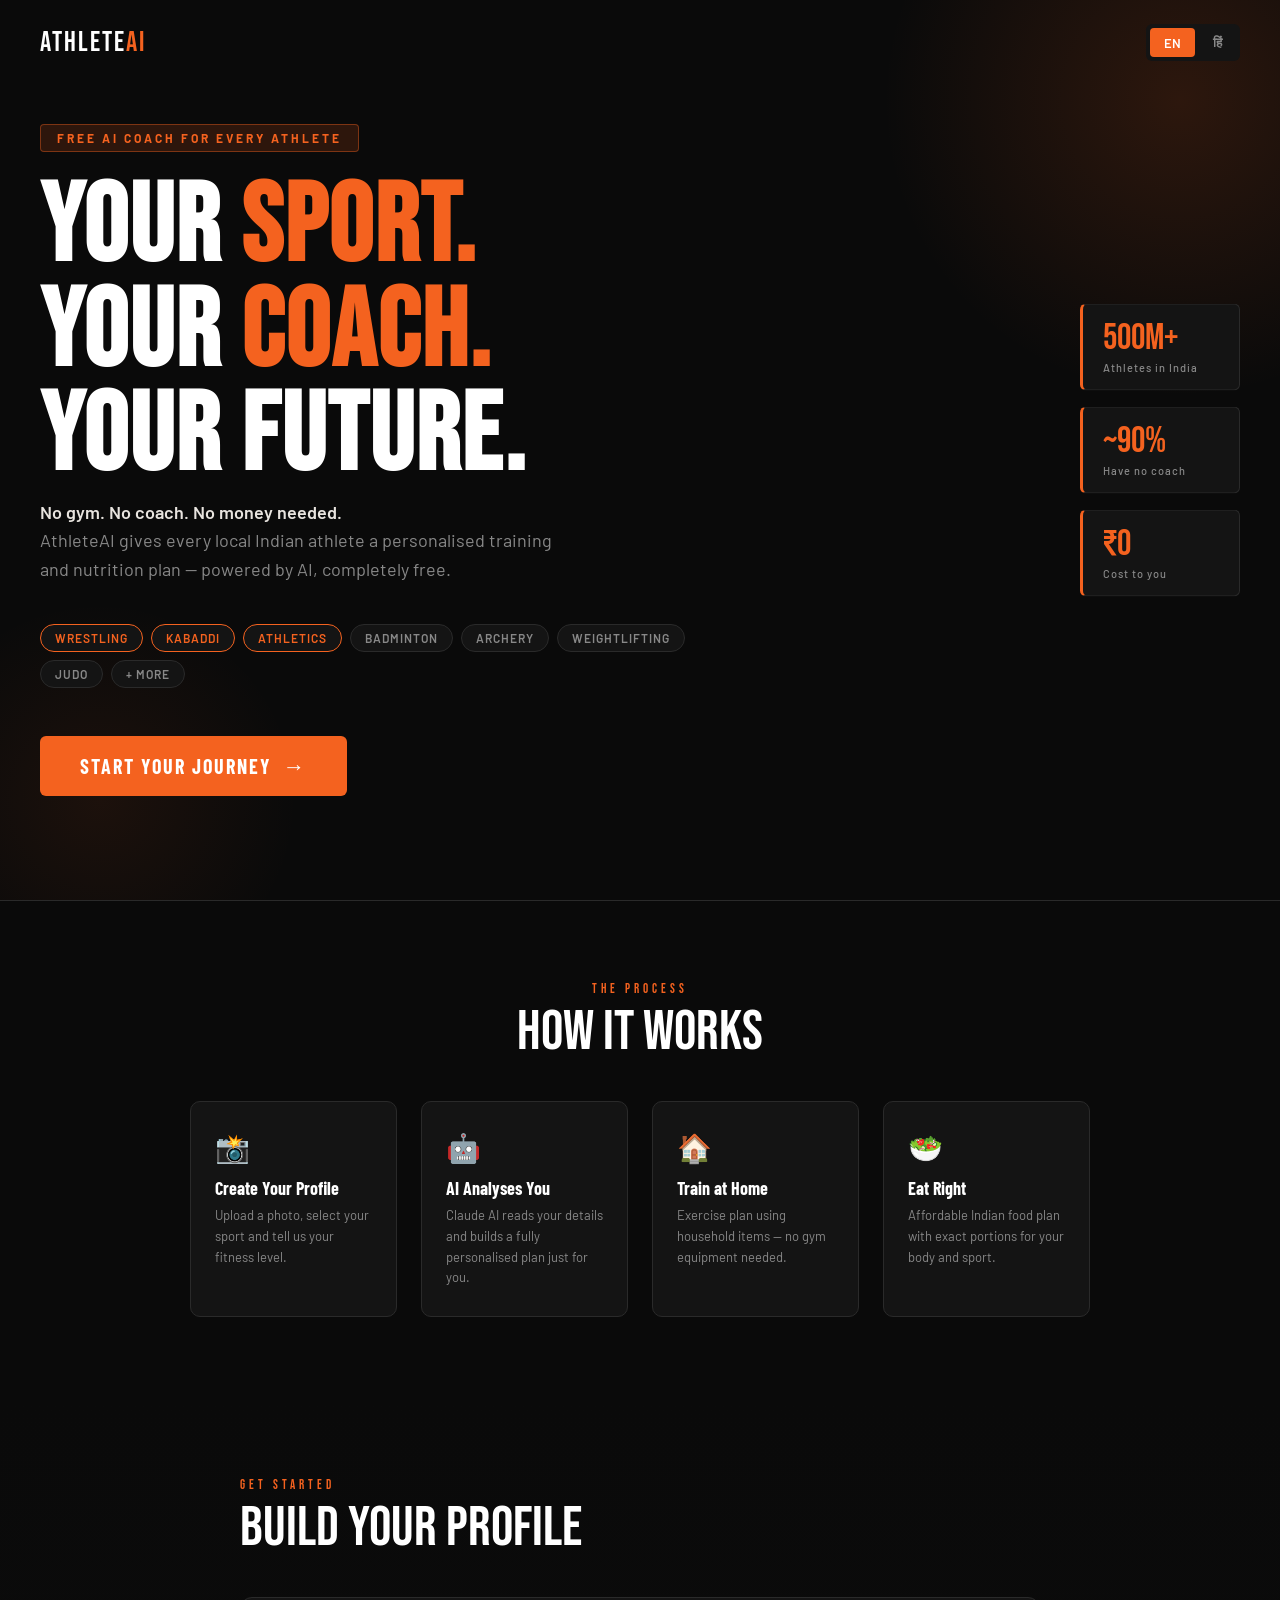
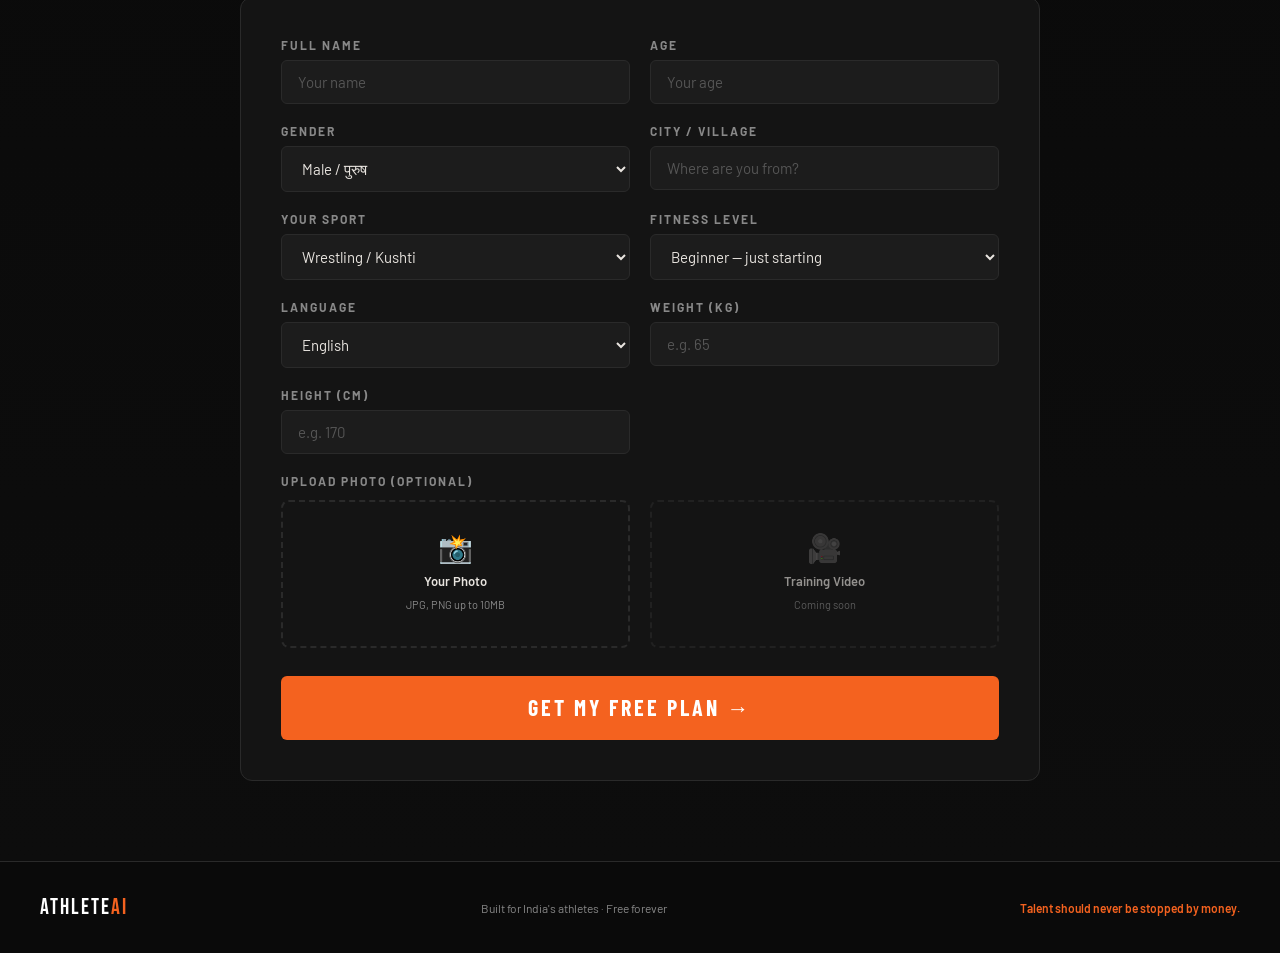
==== templates/index.html @ 6355506e "first commit" ====
<!DOCTYPE html>
<html lang="en">
<head>
<meta charset="UTF-8"/>
<meta name="viewport" content="width=device-width, initial-scale=1.0"/>
<title>AthleteAI — Your Free AI Coach</title>
<link href="https://fonts.googleapis.com/css2?family=Bebas+Neue&family=Barlow:wght@400;500;600;700&family=Barlow+Condensed:wght@600;700&display=swap" rel="stylesheet"/>
<style>
:root {
  --orange: #F4621F;
  --dark: #0A0A0A;
  --card: #141414;
  --card2: #1C1C1C;
  --border: #2A2A2A;
  --white: #FFFFFF;
  --offwhite: #E8E4DF;
  --muted: #888;
  --green: #2DCE7A;
}
* { margin:0; padding:0; box-sizing:border-box; }
body { background:var(--dark); color:var(--offwhite); font-family:'Barlow', sans-serif; min-height:100vh; overflow-x:hidden; }

/* ── HERO ── */
.hero {
  min-height: 100vh;
  display: flex;
  flex-direction: column;
  justify-content: center;
  padding: 60px 40px 40px;
  position: relative;
  overflow: hidden;
}
.hero::before {
  content:'';
  position:absolute; top:-200px; right:-200px;
  width:600px; height:600px;
  background: radial-gradient(circle, rgba(244,98,31,0.15) 0%, transparent 70%);
  pointer-events:none;
}
.hero::after {
  content:'';
  position:absolute; bottom:-100px; left:-100px;
  width:400px; height:400px;
  background: radial-gradient(circle, rgba(244,98,31,0.08) 0%, transparent 70%);
  pointer-events:none;
}
.nav {
  position:absolute; top:0; left:0; right:0;
  display:flex; justify-content:space-between; align-items:center;
  padding:24px 40px;
}
.logo { font-family:'Bebas Neue'; font-size:28px; color:var(--white); letter-spacing:2px; }
.logo span { color:var(--orange); }
.lang-toggle {
  display:flex; gap:4px; background:var(--card); border-radius:6px; padding:4px;
}
.lang-toggle button {
  background:none; border:none; color:var(--muted); font-family:'Barlow'; font-size:13px;
  font-weight:600; padding:6px 14px; border-radius:4px; cursor:pointer; transition:.2s;
}
.lang-toggle button.active { background:var(--orange); color:#fff; }

.hero-content { max-width:700px; position:relative; z-index:1; }
.hero-tag {
  display:inline-block; background:rgba(244,98,31,0.15); border:1px solid rgba(244,98,31,0.4);
  color:var(--orange); font-size:12px; font-weight:700; letter-spacing:3px;
  padding:6px 16px; border-radius:4px; margin-bottom:24px;
}
.hero h1 {
  font-family:'Bebas Neue'; font-size:clamp(60px,10vw,110px);
  line-height:.95; color:var(--white); letter-spacing:2px; margin-bottom:8px;
}
.hero h1 span { color:var(--orange); }
.hero-sub {
  font-size:18px; color:var(--muted); line-height:1.6; max-width:520px;
  margin-bottom:40px; font-weight:400;
}
.hero-sub strong { color:var(--offwhite); font-weight:600; }

.sport-tags { display:flex; flex-wrap:wrap; gap:8px; margin-bottom:48px; }
.sport-tag {
  background:var(--card); border:1px solid var(--border); color:var(--muted);
  font-size:12px; font-weight:600; padding:6px 14px; border-radius:20px; letter-spacing:1px;
}
.sport-tag.highlight { border-color:var(--orange); color:var(--orange); }

.cta-btn {
  display:inline-flex; align-items:center; gap:12px;
  background:var(--orange); color:#fff; font-family:'Barlow Condensed';
  font-size:20px; font-weight:700; letter-spacing:2px;
  padding:16px 40px; border-radius:6px; border:none; cursor:pointer;
  text-transform:uppercase; transition:transform .15s, box-shadow .15s;
  text-decoration:none;
}
.cta-btn:hover { transform:translateY(-2px); box-shadow:0 8px 32px rgba(244,98,31,0.4); }
.cta-btn .arrow { font-size:22px; }

.hero-stats {
  position:absolute; right:40px; top:50%; transform:translateY(-50%);
  display:flex; flex-direction:column; gap:16px;
}
.stat-card {
  background:var(--card); border:1px solid var(--border); border-left:3px solid var(--orange);
  padding:16px 20px; border-radius:6px; min-width:160px;
  animation: fadeUp .6s ease both;
}
.stat-card:nth-child(2) { animation-delay:.1s; }
.stat-card:nth-child(3) { animation-delay:.2s; }
.stat-num { font-family:'Bebas Neue'; font-size:36px; color:var(--orange); line-height:1; }
.stat-label { font-size:11px; color:var(--muted); margin-top:4px; font-weight:500; letter-spacing:1px; }

@keyframes fadeUp { from { opacity:0; transform:translateY(20px); } to { opacity:1; transform:translateY(0); } }

/* ── FORM SECTION ── */
.form-section {
  padding:80px 40px;
  background: linear-gradient(180deg, var(--dark) 0%, #0D0D0D 100%);
}
.section-label {
  font-family:'Bebas Neue'; font-size:13px; letter-spacing:4px; color:var(--orange); margin-bottom:8px;
}
.section-title {
  font-family:'Bebas Neue'; font-size:clamp(36px,5vw,56px); color:var(--white); margin-bottom:40px; line-height:1;
}

.form-card {
  background:var(--card); border:1px solid var(--border); border-radius:12px;
  padding:40px; max-width:800px; margin:0 auto;
}

.form-grid { display:grid; grid-template-columns:1fr 1fr; gap:20px; }
.form-group { display:flex; flex-direction:column; gap:8px; }
.form-group.full { grid-column:1/-1; }
.form-group label { font-size:12px; font-weight:700; color:var(--muted); letter-spacing:2px; text-transform:uppercase; }
.form-group input, .form-group select {
  background:var(--card2); border:1px solid var(--border); border-radius:6px;
  color:var(--offwhite); font-family:'Barlow'; font-size:15px; padding:12px 16px;
  outline:none; transition:.2s;
}
.form-group input:focus, .form-group select:focus { border-color:var(--orange); }
.form-group input::placeholder { color:#555; }
.form-group select option { background:var(--card2); }

.upload-row { display:grid; grid-template-columns:1fr 1fr; gap:20px; margin-top:4px; }
.upload-box {
  border:2px dashed var(--border); border-radius:8px; padding:28px 20px;
  text-align:center; cursor:pointer; transition:.2s; position:relative; overflow:hidden;
}
.upload-box:hover { border-color:var(--orange); background:rgba(244,98,31,0.05); }
.upload-box input[type=file] { position:absolute; inset:0; opacity:0; cursor:pointer; }
.upload-icon { font-size:28px; margin-bottom:8px; }
.upload-label { font-size:13px; font-weight:600; color:var(--offwhite); display:block; margin-bottom:4px; }
.upload-sub { font-size:11px; color:var(--muted); }
.upload-preview { font-size:12px; color:var(--green); margin-top:6px; font-weight:600; }

.submit-btn {
  width:100%; margin-top:28px; background:var(--orange); color:#fff;
  font-family:'Barlow Condensed'; font-size:22px; font-weight:700; letter-spacing:3px;
  padding:18px; border:none; border-radius:6px; cursor:pointer; text-transform:uppercase;
  transition:transform .15s, box-shadow .15s; display:flex; align-items:center; justify-content:center; gap:12px;
}
.submit-btn:hover { transform:translateY(-2px); box-shadow:0 8px 32px rgba(244,98,31,0.4); }
.submit-btn:disabled { opacity:.5; cursor:not-allowed; transform:none; box-shadow:none; }

.loading-bar {
  width:100%; height:3px; background:var(--border); border-radius:2px; margin-top:16px; display:none;
}
.loading-bar-fill {
  height:100%; background:var(--orange); border-radius:2px; width:0%;
  transition:width .3s ease; animation:loadingAnim 2s ease infinite;
}
@keyframes loadingAnim { 0%{width:0%} 50%{width:70%} 100%{width:95%} }

.error-msg { color:#F09595; font-size:13px; margin-top:12px; display:none; text-align:center; }

/* ── HOW IT WORKS ── */
.how-section { padding:80px 40px; border-top:1px solid var(--border); }
.steps { display:grid; grid-template-columns:repeat(auto-fit,minmax(200px,1fr)); gap:24px; max-width:900px; margin:0 auto; }
.step {
  background:var(--card); border:1px solid var(--border); border-radius:10px;
  padding:28px 24px;
}
.step-icon { font-size:28px; margin-bottom:12px; }
.step-title { font-family:'Barlow Condensed'; font-size:18px; font-weight:700; color:var(--white); margin-bottom:6px; }
.step-desc { font-size:13px; color:var(--muted); line-height:1.6; }

/* ── FOOTER ── */
footer {
  padding:32px 40px; border-top:1px solid var(--border);
  display:flex; justify-content:space-between; align-items:center; flex-wrap:wrap; gap:12px;
}
.footer-logo { font-family:'Bebas Neue'; font-size:22px; color:var(--white); letter-spacing:2px; }
.footer-logo span { color:var(--orange); }
footer p { font-size:12px; color:var(--muted); }

/* ── RESPONSIVE ── */
@media(max-width:768px) {
  .hero { padding:80px 20px 40px; }
  .nav { padding:20px; }
  .hero-stats { display:none; }
  .form-grid { grid-template-columns:1fr; }
  .upload-row { grid-template-columns:1fr; }
  .form-section, .how-section { padding:60px 20px; }
  footer { padding:24px 20px; }
}
</style>
</head>
<body>

<!-- ── HERO ── -->
<section class="hero">
  <nav class="nav">
    <div class="logo">Athlete<span>AI</span></div>
    <div class="lang-toggle">
      <button class="active" onclick="setLang('en')">EN</button>
      <button onclick="setLang('hi')">हिं</button>
    </div>
  </nav>

  <div class="hero-content">
    <div class="hero-tag">FREE AI COACH FOR EVERY ATHLETE</div>
    <h1>YOUR <span>SPORT.</span><br>YOUR <span>COACH.</span><br>YOUR FUTURE.</h1>
    <p class="hero-sub">
      <strong>No gym. No coach. No money needed.</strong><br>
      AthleteAI gives every local Indian athlete a personalised training and nutrition plan — powered by AI, completely free.
    </p>
    <div class="sport-tags">
      <span class="sport-tag highlight">WRESTLING</span>
      <span class="sport-tag highlight">KABADDI</span>
      <span class="sport-tag highlight">ATHLETICS</span>
      <span class="sport-tag">BADMINTON</span>
      <span class="sport-tag">ARCHERY</span>
      <span class="sport-tag">WEIGHTLIFTING</span>
      <span class="sport-tag">JUDO</span>
      <span class="sport-tag">+ MORE</span>
    </div>
    <a href="#setup" class="cta-btn">Start Your Journey <span class="arrow">→</span></a>
  </div>

  <div class="hero-stats">
    <div class="stat-card">
      <div class="stat-num">500M+</div>
      <div class="stat-label">Athletes in India</div>
    </div>
    <div class="stat-card">
      <div class="stat-num">~90%</div>
      <div class="stat-label">Have no coach</div>
    </div>
    <div class="stat-card">
      <div class="stat-num">₹0</div>
      <div class="stat-label">Cost to you</div>
    </div>
  </div>
</section>

<!-- ── HOW IT WORKS ── -->
<section class="how-section">
  <div style="text-align:center;max-width:900px;margin:0 auto 40px">
    <div class="section-label">THE PROCESS</div>
    <div class="section-title">HOW IT WORKS</div>
  </div>
  <div class="steps">
    <div class="step" data-num="01">
      <div class="step-icon">📸</div>
      <div class="step-title">Create Your Profile</div>
      <div class="step-desc">Upload a photo, select your sport and tell us your fitness level.</div>
    </div>
    <div class="step" data-num="02">
      <div class="step-icon">🤖</div>
      <div class="step-title">AI Analyses You</div>
      <div class="step-desc">Claude AI reads your details and builds a fully personalised plan just for you.</div>
    </div>
    <div class="step" data-num="03">
      <div class="step-icon">🏠</div>
      <div class="step-title">Train at Home</div>
      <div class="step-desc">Exercise plan using household items — no gym equipment needed.</div>
    </div>
    <div class="step" data-num="04">
      <div class="step-icon">🥗</div>
      <div class="step-title">Eat Right</div>
      <div class="step-desc">Affordable Indian food plan with exact portions for your body and sport.</div>
    </div>
  </div>
</section>

<!-- ── PROFILE SETUP FORM ── -->
<section class="form-section" id="setup">
  <div style="max-width:800px;margin:0 auto 32px">
    <div class="section-label">GET STARTED</div>
    <div class="section-title">BUILD YOUR PROFILE</div>
  </div>

  <div class="form-card">
    <form id="profileForm">
      <div class="form-grid">

        <div class="form-group">
          <label data-en="Full Name" data-hi="पूरा नाम">Full Name</label>
          <input type="text" name="name" placeholder="Your name" required/>
        </div>

        <div class="form-group">
          <label data-en="Age" data-hi="उम्र">Age</label>
          <input type="number" name="age" placeholder="Your age" min="10" max="60" required/>
        </div>

        <div class="form-group">
          <label data-en="Gender" data-hi="लिंग">Gender</label>
          <select name="gender" required>
            <option value="male">Male / पुरुष</option>
            <option value="female">Female / महिला</option>
            <option value="other">Other / अन्य</option>
          </select>
        </div>

        <div class="form-group">
          <label data-en="City / Village" data-hi="शहर / गाँव">City / Village</label>
          <input type="text" name="city" placeholder="Where are you from?"/>
        </div>

        <div class="form-group">
          <label data-en="Your Sport" data-hi="आपका खेल">Your Sport</label>
          <select name="sport" required>
            <option value="wrestling">Wrestling / Kushti</option>
            <option value="kabaddi">Kabaddi</option>
            <option value="athletics">Athletics / Running</option>
            <option value="boxing">Boxing</option>
            <option value="badminton">Badminton</option>
            <option value="football">Football</option>
            <option value="hockey">Hockey</option>
            <option value="cricket">Cricket</option>
            <option value="archery">Archery</option>
            <option value="weightlifting">Weightlifting</option>
            <option value="swimming">Swimming</option>
            <option value="judo">Judo</option>
            <option value="other">Other</option>
          </select>
        </div>

        <div class="form-group">
          <label data-en="Fitness Level" data-hi="फिटनेस स्तर">Fitness Level</label>
          <select name="fitness_level" required>
            <option value="beginner">Beginner — just starting</option>
            <option value="intermediate">Intermediate — training regularly</option>
            <option value="advanced">Advanced — competing already</option>
          </select>
        </div>

        <div class="form-group">
          <label data-en="Language" data-hi="भाषा">Language</label>
          <select name="language" id="langSelect">
            <option value="en">English</option>
            <option value="hi">हिंदी (Hindi)</option>
          </select>
        </div>

        <div class="form-group">
          <label data-en="Weight (kg)" data-hi="वजन (किग्रा)">Weight (kg)</label>
          <input type="number" name="weight" placeholder="e.g. 65"/>
        </div>

        <div class="form-group">
          <label data-en="Height (cm)" data-hi="ऊंचाई (सेमी)">Height (cm)</label>
          <input type="number" name="height" placeholder="e.g. 170"/>
        </div>

        <div class="form-group full">
          <label data-en="Upload Photo (Optional)" data-hi="फोटो अपलोड करें (वैकल्पिक)">Upload Photo (Optional)</label>
          <div class="upload-row">
            <div class="upload-box" id="photoBox">
              <input type="file" name="photo" accept="image/*" onchange="previewFile(this,'photoPreview','photoBox')"/>
              <div class="upload-icon">📸</div>
              <span class="upload-label">Your Photo</span>
              <span class="upload-sub">JPG, PNG up to 10MB</span>
              <div class="upload-preview" id="photoPreview"></div>
            </div>
            <div class="upload-box" id="videoBox" style="opacity:.6;pointer-events:none;cursor:default">
              <div class="upload-icon">🎥</div>
              <span class="upload-label">Training Video</span>
              <span class="upload-sub">Coming soon</span>
            </div>
          </div>
        </div>

      </div>

      <button type="submit" class="submit-btn" id="submitBtn">
        <span id="submitText">GET MY FREE PLAN →</span>
      </button>
      <div class="loading-bar" id="loadingBar"><div class="loading-bar-fill"></div></div>
      <div class="error-msg" id="errorMsg"></div>
    </form>
  </div>
</section>

<!-- ── FOOTER ── -->
<footer>
  <div class="footer-logo">Athlete<span>AI</span></div>
  <p>Built for India's athletes · Free forever</p>
  <p style="color:var(--orange);font-weight:600;font-size:12px">Talent should never be stopped by money.</p>
</footer>

<script>
const translations = {
  en: {
    cta: 'GET MY FREE PLAN →',
    hero_tag: 'FREE AI COACH FOR EVERY ATHLETE',
    hero_h1: 'YOUR <span>SPORT.</span><br>YOUR <span>COACH.</span><br>YOUR FUTURE.',
    hero_sub: '<strong>No gym. No coach. No money needed.</strong><br>AthleteAI gives every local Indian athlete a personalised training and nutrition plan — powered by AI, completely free.',
    how_label: 'THE PROCESS',
    how_title: 'HOW IT WORKS',
    step1_title: 'Create Your Profile',
    step1_desc: 'Upload a photo, select your sport and tell us your fitness level.',
    step2_title: 'AI Analyses You',
    step2_desc: 'Claude AI reads your details and builds a fully personalised plan just for you.',
    step3_title: 'Train at Home',
    step3_desc: 'Exercise plan using household items — no gym equipment needed.',
    step4_title: 'Eat Right',
    step4_desc: 'Affordable Indian food plan with exact portions for your body and sport.',
    form_label: 'GET STARTED',
    form_title: 'BUILD YOUR PROFILE',
    placeholder_name: 'Your name',
    placeholder_age: 'Your age',
    placeholder_city: 'Where are you from?',
    placeholder_weight: 'e.g. 65',
    placeholder_height: 'e.g. 170',
    footer_tagline: 'Talent should never be stopped by money.'
  },
  hi: {
    cta: 'मेरी मुफ्त योजना पाएं →',
    hero_tag: 'हर एथलीट के लिए मुफ्त AI कोच',
    hero_h1: 'आपका <span>खेल।</span><br>आपका <span>कोच।</span><br>आपका भविष्य।',
    hero_sub: '<strong>न जिम, न कोच, न पैसा।</strong><br>AthleteAI हर भारतीय एथलीट को AI से बना व्यक्तिगत ट्रेनिंग और पोषण प्लान देता है — बिल्कुल मुफ्त।',
    how_label: 'प्रक्रिया',
    how_title: 'यह कैसे काम करता है',
    step1_title: 'प्रोफाइल बनाएं',
    step1_desc: 'फोटो अपलोड करें, अपना खेल चुनें और फिटनेस स्तर बताएं।',
    step2_title: 'AI आपका विश्लेषण करेगा',
    step2_desc: 'Claude AI आपकी जानकारी पढ़कर आपके लिए पूरी तरह व्यक्तिगत योजना बनाएगा।',
    step3_title: 'घर पर ट्रेनिंग करें',
    step3_desc: 'घर की चीजों से एक्सरसाइज करें — कोई जिम उपकरण जरूरी नहीं।',
    step4_title: 'सही खाएं',
    step4_desc: 'सस्ते भारतीय खाने की योजना — आपके शरीर और खेल के अनुसार सही मात्रा में।',
    form_label: 'शुरू करें',
    form_title: 'अपनी प्रोफाइल बनाएं',
    placeholder_name: 'आपका नाम',
    placeholder_age: 'आपकी उम्र',
    placeholder_city: 'आप कहाँ से हैं?',
    placeholder_weight: 'जैसे 65',
    placeholder_height: 'जैसे 170',
    footer_tagline: 'पैसे की कमी कभी प्रतिभा को नहीं रोकनी चाहिए।'
  }
};

function setLang(lang) {
  document.querySelectorAll('.lang-toggle button').forEach(b => b.classList.remove('active'));
  document.querySelector(`.lang-toggle button:${lang==='en'?'first':'last'}-child`).classList.add('active');
  document.getElementById('langSelect').value = lang;
  const t = translations[lang];

  // Button
  document.getElementById('submitText').textContent = t.cta;

  // Hero
  document.querySelector('.hero-tag').textContent = t.hero_tag;
  document.querySelector('.hero h1').innerHTML = t.hero_h1;
  document.querySelector('.hero-sub').innerHTML = t.hero_sub;

  // How it works
  document.querySelector('.how-section .section-label').textContent = t.how_label;
  document.querySelector('.how-section .section-title').textContent = t.how_title;
  const steps = document.querySelectorAll('.step');
  steps[0].querySelector('.step-title').textContent = t.step1_title;
  steps[0].querySelector('.step-desc').textContent = t.step1_desc;
  steps[1].querySelector('.step-title').textContent = t.step2_title;
  steps[1].querySelector('.step-desc').textContent = t.step2_desc;
  steps[2].querySelector('.step-title').textContent = t.step3_title;
  steps[2].querySelector('.step-desc').textContent = t.step3_desc;
  steps[3].querySelector('.step-title').textContent = t.step4_title;
  steps[3].querySelector('.step-desc').textContent = t.step4_desc;

  // Form section
  document.querySelector('.form-section .section-label').textContent = t.form_label;
  document.querySelector('.form-section .section-title').textContent = t.form_title;

  // Labels via data attributes
  document.querySelectorAll('[data-'+lang+']').forEach(el => { el.textContent = el.dataset[lang]; });

  // Placeholders
  ['name','age','city','weight','height'].forEach(n => {
    const inp = document.querySelector(`[name="${n}"]`);
    if(inp && t['placeholder_'+n]) inp.placeholder = t['placeholder_'+n];
  });

  // Footer tagline
  document.querySelector('footer p:last-child').textContent = t.footer_tagline;

  // HTML lang attribute
  document.documentElement.lang = lang;
}

function previewFile(input, previewId, boxId) {
  const preview = document.getElementById(previewId);
  const box = document.getElementById(boxId);
  if(input.files && input.files[0]) {
    preview.textContent = '✓ ' + input.files[0].name;
    box.style.borderColor = 'var(--green)';
  }
}

document.getElementById('profileForm').addEventListener('submit', async function(e) {
  e.preventDefault();
  const btn = document.getElementById('submitBtn');
  const loading = document.getElementById('loadingBar');
  const errMsg = document.getElementById('errorMsg');

  btn.disabled = true;
  document.getElementById('submitText').textContent = 'CREATING YOUR PLAN...';
  loading.style.display = 'block';
  errMsg.style.display = 'none';

  try {
    const formData = new FormData(this);
    const res = await fetch('/api/user', { method:'POST', body:formData });
    const data = await res.json();

    if(!data.success) throw new Error(data.error || 'Something went wrong');

    const userId = data.user_id;
    const planRes = await fetch('/api/generate-plan', {
      method:'POST',
      headers:{'Content-Type':'application/json'},
      body: JSON.stringify({ user_id: userId })
    });
    const planData = await planRes.json();
    if(!planData.success) throw new Error(planData.error || 'Could not generate plan');

    localStorage.setItem('athleteai_user_id', userId);
    window.location.href = '/dashboard?user_id=' + userId;

  } catch(err) {
    errMsg.textContent = '⚠ ' + err.message;
    errMsg.style.display = 'block';
    btn.disabled = false;
    document.getElementById('submitText').textContent = 'GET MY FREE PLAN →';
    loading.style.display = 'none';
  }
});

document.querySelector('[href="#setup"]').addEventListener('click', function(e) {
  e.preventDefault();
  document.getElementById('setup').scrollIntoView({ behavior:'smooth' });
});
</script>
</body>
</html>
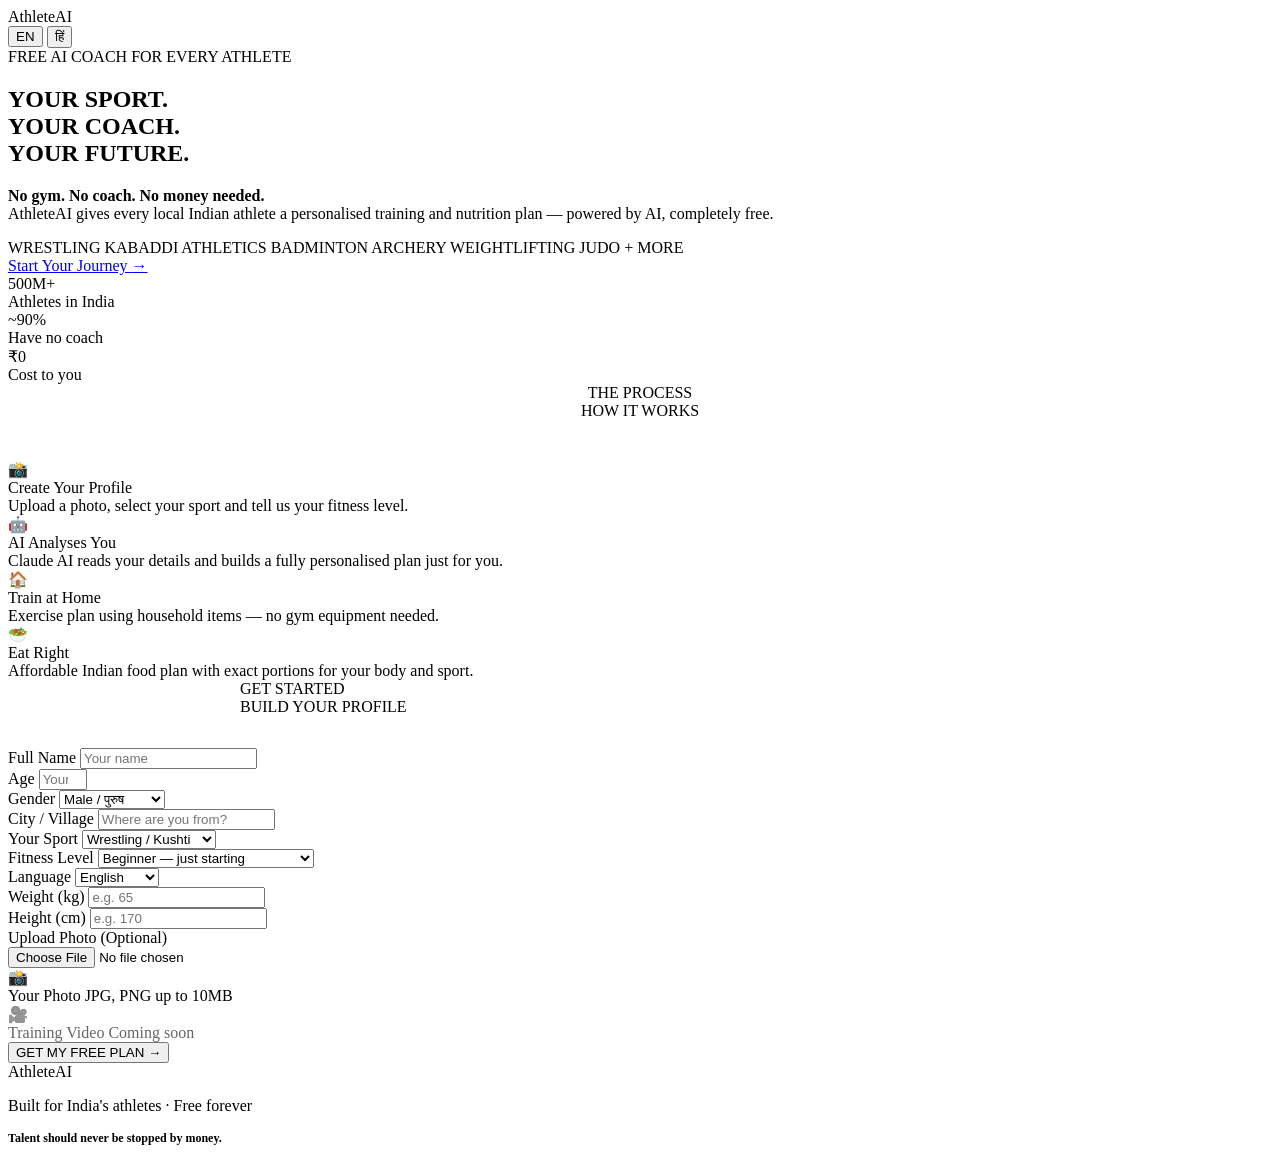
==== commit 1aae17a7: "Split index into HTML, CSS, JS" ====
--- a/templates/index.html
+++ b/templates/index.html
@@ -5,205 +5,7 @@
 <meta name="viewport" content="width=device-width, initial-scale=1.0"/>
 <title>AthleteAI — Your Free AI Coach</title>
 <link href="https://fonts.googleapis.com/css2?family=Bebas+Neue&family=Barlow:wght@400;500;600;700&family=Barlow+Condensed:wght@600;700&display=swap" rel="stylesheet"/>
-<style>
-:root {
-  --orange: #F4621F;
-  --dark: #0A0A0A;
-  --card: #141414;
-  --card2: #1C1C1C;
-  --border: #2A2A2A;
-  --white: #FFFFFF;
-  --offwhite: #E8E4DF;
-  --muted: #888;
-  --green: #2DCE7A;
-}
-* { margin:0; padding:0; box-sizing:border-box; }
-body { background:var(--dark); color:var(--offwhite); font-family:'Barlow', sans-serif; min-height:100vh; overflow-x:hidden; }
-
-/* ── HERO ── */
-.hero {
-  min-height: 100vh;
-  display: flex;
-  flex-direction: column;
-  justify-content: center;
-  padding: 60px 40px 40px;
-  position: relative;
-  overflow: hidden;
-}
-.hero::before {
-  content:'';
-  position:absolute; top:-200px; right:-200px;
-  width:600px; height:600px;
-  background: radial-gradient(circle, rgba(244,98,31,0.15) 0%, transparent 70%);
-  pointer-events:none;
-}
-.hero::after {
-  content:'';
-  position:absolute; bottom:-100px; left:-100px;
-  width:400px; height:400px;
-  background: radial-gradient(circle, rgba(244,98,31,0.08) 0%, transparent 70%);
-  pointer-events:none;
-}
-.nav {
-  position:absolute; top:0; left:0; right:0;
-  display:flex; justify-content:space-between; align-items:center;
-  padding:24px 40px;
-}
-.logo { font-family:'Bebas Neue'; font-size:28px; color:var(--white); letter-spacing:2px; }
-.logo span { color:var(--orange); }
-.lang-toggle {
-  display:flex; gap:4px; background:var(--card); border-radius:6px; padding:4px;
-}
-.lang-toggle button {
-  background:none; border:none; color:var(--muted); font-family:'Barlow'; font-size:13px;
-  font-weight:600; padding:6px 14px; border-radius:4px; cursor:pointer; transition:.2s;
-}
-.lang-toggle button.active { background:var(--orange); color:#fff; }
-
-.hero-content { max-width:700px; position:relative; z-index:1; }
-.hero-tag {
-  display:inline-block; background:rgba(244,98,31,0.15); border:1px solid rgba(244,98,31,0.4);
-  color:var(--orange); font-size:12px; font-weight:700; letter-spacing:3px;
-  padding:6px 16px; border-radius:4px; margin-bottom:24px;
-}
-.hero h1 {
-  font-family:'Bebas Neue'; font-size:clamp(60px,10vw,110px);
-  line-height:.95; color:var(--white); letter-spacing:2px; margin-bottom:8px;
-}
-.hero h1 span { color:var(--orange); }
-.hero-sub {
-  font-size:18px; color:var(--muted); line-height:1.6; max-width:520px;
-  margin-bottom:40px; font-weight:400;
-}
-.hero-sub strong { color:var(--offwhite); font-weight:600; }
-
-.sport-tags { display:flex; flex-wrap:wrap; gap:8px; margin-bottom:48px; }
-.sport-tag {
-  background:var(--card); border:1px solid var(--border); color:var(--muted);
-  font-size:12px; font-weight:600; padding:6px 14px; border-radius:20px; letter-spacing:1px;
-}
-.sport-tag.highlight { border-color:var(--orange); color:var(--orange); }
-
-.cta-btn {
-  display:inline-flex; align-items:center; gap:12px;
-  background:var(--orange); color:#fff; font-family:'Barlow Condensed';
-  font-size:20px; font-weight:700; letter-spacing:2px;
-  padding:16px 40px; border-radius:6px; border:none; cursor:pointer;
-  text-transform:uppercase; transition:transform .15s, box-shadow .15s;
-  text-decoration:none;
-}
-.cta-btn:hover { transform:translateY(-2px); box-shadow:0 8px 32px rgba(244,98,31,0.4); }
-.cta-btn .arrow { font-size:22px; }
-
-.hero-stats {
-  position:absolute; right:40px; top:50%; transform:translateY(-50%);
-  display:flex; flex-direction:column; gap:16px;
-}
-.stat-card {
-  background:var(--card); border:1px solid var(--border); border-left:3px solid var(--orange);
-  padding:16px 20px; border-radius:6px; min-width:160px;
-  animation: fadeUp .6s ease both;
-}
-.stat-card:nth-child(2) { animation-delay:.1s; }
-.stat-card:nth-child(3) { animation-delay:.2s; }
-.stat-num { font-family:'Bebas Neue'; font-size:36px; color:var(--orange); line-height:1; }
-.stat-label { font-size:11px; color:var(--muted); margin-top:4px; font-weight:500; letter-spacing:1px; }
-
-@keyframes fadeUp { from { opacity:0; transform:translateY(20px); } to { opacity:1; transform:translateY(0); } }
-
-/* ── FORM SECTION ── */
-.form-section {
-  padding:80px 40px;
-  background: linear-gradient(180deg, var(--dark) 0%, #0D0D0D 100%);
-}
-.section-label {
-  font-family:'Bebas Neue'; font-size:13px; letter-spacing:4px; color:var(--orange); margin-bottom:8px;
-}
-.section-title {
-  font-family:'Bebas Neue'; font-size:clamp(36px,5vw,56px); color:var(--white); margin-bottom:40px; line-height:1;
-}
-
-.form-card {
-  background:var(--card); border:1px solid var(--border); border-radius:12px;
-  padding:40px; max-width:800px; margin:0 auto;
-}
-
-.form-grid { display:grid; grid-template-columns:1fr 1fr; gap:20px; }
-.form-group { display:flex; flex-direction:column; gap:8px; }
-.form-group.full { grid-column:1/-1; }
-.form-group label { font-size:12px; font-weight:700; color:var(--muted); letter-spacing:2px; text-transform:uppercase; }
-.form-group input, .form-group select {
-  background:var(--card2); border:1px solid var(--border); border-radius:6px;
-  color:var(--offwhite); font-family:'Barlow'; font-size:15px; padding:12px 16px;
-  outline:none; transition:.2s;
-}
-.form-group input:focus, .form-group select:focus { border-color:var(--orange); }
-.form-group input::placeholder { color:#555; }
-.form-group select option { background:var(--card2); }
-
-.upload-row { display:grid; grid-template-columns:1fr 1fr; gap:20px; margin-top:4px; }
-.upload-box {
-  border:2px dashed var(--border); border-radius:8px; padding:28px 20px;
-  text-align:center; cursor:pointer; transition:.2s; position:relative; overflow:hidden;
-}
-.upload-box:hover { border-color:var(--orange); background:rgba(244,98,31,0.05); }
-.upload-box input[type=file] { position:absolute; inset:0; opacity:0; cursor:pointer; }
-.upload-icon { font-size:28px; margin-bottom:8px; }
-.upload-label { font-size:13px; font-weight:600; color:var(--offwhite); display:block; margin-bottom:4px; }
-.upload-sub { font-size:11px; color:var(--muted); }
-.upload-preview { font-size:12px; color:var(--green); margin-top:6px; font-weight:600; }
-
-.submit-btn {
-  width:100%; margin-top:28px; background:var(--orange); color:#fff;
-  font-family:'Barlow Condensed'; font-size:22px; font-weight:700; letter-spacing:3px;
-  padding:18px; border:none; border-radius:6px; cursor:pointer; text-transform:uppercase;
-  transition:transform .15s, box-shadow .15s; display:flex; align-items:center; justify-content:center; gap:12px;
-}
-.submit-btn:hover { transform:translateY(-2px); box-shadow:0 8px 32px rgba(244,98,31,0.4); }
-.submit-btn:disabled { opacity:.5; cursor:not-allowed; transform:none; box-shadow:none; }
-
-.loading-bar {
-  width:100%; height:3px; background:var(--border); border-radius:2px; margin-top:16px; display:none;
-}
-.loading-bar-fill {
-  height:100%; background:var(--orange); border-radius:2px; width:0%;
-  transition:width .3s ease; animation:loadingAnim 2s ease infinite;
-}
-@keyframes loadingAnim { 0%{width:0%} 50%{width:70%} 100%{width:95%} }
-
-.error-msg { color:#F09595; font-size:13px; margin-top:12px; display:none; text-align:center; }
-
-/* ── HOW IT WORKS ── */
-.how-section { padding:80px 40px; border-top:1px solid var(--border); }
-.steps { display:grid; grid-template-columns:repeat(auto-fit,minmax(200px,1fr)); gap:24px; max-width:900px; margin:0 auto; }
-.step {
-  background:var(--card); border:1px solid var(--border); border-radius:10px;
-  padding:28px 24px;
-}
-.step-icon { font-size:28px; margin-bottom:12px; }
-.step-title { font-family:'Barlow Condensed'; font-size:18px; font-weight:700; color:var(--white); margin-bottom:6px; }
-.step-desc { font-size:13px; color:var(--muted); line-height:1.6; }
-
-/* ── FOOTER ── */
-footer {
-  padding:32px 40px; border-top:1px solid var(--border);
-  display:flex; justify-content:space-between; align-items:center; flex-wrap:wrap; gap:12px;
-}
-.footer-logo { font-family:'Bebas Neue'; font-size:22px; color:var(--white); letter-spacing:2px; }
-.footer-logo span { color:var(--orange); }
-footer p { font-size:12px; color:var(--muted); }
-
-/* ── RESPONSIVE ── */
-@media(max-width:768px) {
-  .hero { padding:80px 20px 40px; }
-  .nav { padding:20px; }
-  .hero-stats { display:none; }
-  .form-grid { grid-template-columns:1fr; }
-  .upload-row { grid-template-columns:1fr; }
-  .form-section, .how-section { padding:60px 20px; }
-  footer { padding:24px 20px; }
-}
-</style>
+<link rel="stylesheet" href="static/style.css"/>
 </head>
 <body>
 
@@ -400,157 +202,6 @@
   <p style="color:var(--orange);font-weight:600;font-size:12px">Talent should never be stopped by money.</p>
 </footer>
 
-<script>
-const translations = {
-  en: {
-    cta: 'GET MY FREE PLAN →',
-    hero_tag: 'FREE AI COACH FOR EVERY ATHLETE',
-    hero_h1: 'YOUR <span>SPORT.</span><br>YOUR <span>COACH.</span><br>YOUR FUTURE.',
-    hero_sub: '<strong>No gym. No coach. No money needed.</strong><br>AthleteAI gives every local Indian athlete a personalised training and nutrition plan — powered by AI, completely free.',
-    how_label: 'THE PROCESS',
-    how_title: 'HOW IT WORKS',
-    step1_title: 'Create Your Profile',
-    step1_desc: 'Upload a photo, select your sport and tell us your fitness level.',
-    step2_title: 'AI Analyses You',
-    step2_desc: 'Claude AI reads your details and builds a fully personalised plan just for you.',
-    step3_title: 'Train at Home',
-    step3_desc: 'Exercise plan using household items — no gym equipment needed.',
-    step4_title: 'Eat Right',
-    step4_desc: 'Affordable Indian food plan with exact portions for your body and sport.',
-    form_label: 'GET STARTED',
-    form_title: 'BUILD YOUR PROFILE',
-    placeholder_name: 'Your name',
-    placeholder_age: 'Your age',
-    placeholder_city: 'Where are you from?',
-    placeholder_weight: 'e.g. 65',
-    placeholder_height: 'e.g. 170',
-    footer_tagline: 'Talent should never be stopped by money.'
-  },
-  hi: {
-    cta: 'मेरी मुफ्त योजना पाएं →',
-    hero_tag: 'हर एथलीट के लिए मुफ्त AI कोच',
-    hero_h1: 'आपका <span>खेल।</span><br>आपका <span>कोच।</span><br>आपका भविष्य।',
-    hero_sub: '<strong>न जिम, न कोच, न पैसा।</strong><br>AthleteAI हर भारतीय एथलीट को AI से बना व्यक्तिगत ट्रेनिंग और पोषण प्लान देता है — बिल्कुल मुफ्त।',
-    how_label: 'प्रक्रिया',
-    how_title: 'यह कैसे काम करता है',
-    step1_title: 'प्रोफाइल बनाएं',
-    step1_desc: 'फोटो अपलोड करें, अपना खेल चुनें और फिटनेस स्तर बताएं।',
-    step2_title: 'AI आपका विश्लेषण करेगा',
-    step2_desc: 'Claude AI आपकी जानकारी पढ़कर आपके लिए पूरी तरह व्यक्तिगत योजना बनाएगा।',
-    step3_title: 'घर पर ट्रेनिंग करें',
-    step3_desc: 'घर की चीजों से एक्सरसाइज करें — कोई जिम उपकरण जरूरी नहीं।',
-    step4_title: 'सही खाएं',
-    step4_desc: 'सस्ते भारतीय खाने की योजना — आपके शरीर और खेल के अनुसार सही मात्रा में।',
-    form_label: 'शुरू करें',
-    form_title: 'अपनी प्रोफाइल बनाएं',
-    placeholder_name: 'आपका नाम',
-    placeholder_age: 'आपकी उम्र',
-    placeholder_city: 'आप कहाँ से हैं?',
-    placeholder_weight: 'जैसे 65',
-    placeholder_height: 'जैसे 170',
-    footer_tagline: 'पैसे की कमी कभी प्रतिभा को नहीं रोकनी चाहिए।'
-  }
-};
-
-function setLang(lang) {
-  document.querySelectorAll('.lang-toggle button').forEach(b => b.classList.remove('active'));
-  document.querySelector(`.lang-toggle button:${lang==='en'?'first':'last'}-child`).classList.add('active');
-  document.getElementById('langSelect').value = lang;
-  const t = translations[lang];
-
-  // Button
-  document.getElementById('submitText').textContent = t.cta;
-
-  // Hero
-  document.querySelector('.hero-tag').textContent = t.hero_tag;
-  document.querySelector('.hero h1').innerHTML = t.hero_h1;
-  document.querySelector('.hero-sub').innerHTML = t.hero_sub;
-
-  // How it works
-  document.querySelector('.how-section .section-label').textContent = t.how_label;
-  document.querySelector('.how-section .section-title').textContent = t.how_title;
-  const steps = document.querySelectorAll('.step');
-  steps[0].querySelector('.step-title').textContent = t.step1_title;
-  steps[0].querySelector('.step-desc').textContent = t.step1_desc;
-  steps[1].querySelector('.step-title').textContent = t.step2_title;
-  steps[1].querySelector('.step-desc').textContent = t.step2_desc;
-  steps[2].querySelector('.step-title').textContent = t.step3_title;
-  steps[2].querySelector('.step-desc').textContent = t.step3_desc;
-  steps[3].querySelector('.step-title').textContent = t.step4_title;
-  steps[3].querySelector('.step-desc').textContent = t.step4_desc;
-
-  // Form section
-  document.querySelector('.form-section .section-label').textContent = t.form_label;
-  document.querySelector('.form-section .section-title').textContent = t.form_title;
-
-  // Labels via data attributes
-  document.querySelectorAll('[data-'+lang+']').forEach(el => { el.textContent = el.dataset[lang]; });
-
-  // Placeholders
-  ['name','age','city','weight','height'].forEach(n => {
-    const inp = document.querySelector(`[name="${n}"]`);
-    if(inp && t['placeholder_'+n]) inp.placeholder = t['placeholder_'+n];
-  });
-
-  // Footer tagline
-  document.querySelector('footer p:last-child').textContent = t.footer_tagline;
-
-  // HTML lang attribute
-  document.documentElement.lang = lang;
-}
-
-function previewFile(input, previewId, boxId) {
-  const preview = document.getElementById(previewId);
-  const box = document.getElementById(boxId);
-  if(input.files && input.files[0]) {
-    preview.textContent = '✓ ' + input.files[0].name;
-    box.style.borderColor = 'var(--green)';
-  }
-}
-
-document.getElementById('profileForm').addEventListener('submit', async function(e) {
-  e.preventDefault();
-  const btn = document.getElementById('submitBtn');
-  const loading = document.getElementById('loadingBar');
-  const errMsg = document.getElementById('errorMsg');
-
-  btn.disabled = true;
-  document.getElementById('submitText').textContent = 'CREATING YOUR PLAN...';
-  loading.style.display = 'block';
-  errMsg.style.display = 'none';
-
-  try {
-    const formData = new FormData(this);
-    const res = await fetch('/api/user', { method:'POST', body:formData });
-    const data = await res.json();
-
-    if(!data.success) throw new Error(data.error || 'Something went wrong');
-
-    const userId = data.user_id;
-    const planRes = await fetch('/api/generate-plan', {
-      method:'POST',
-      headers:{'Content-Type':'application/json'},
-      body: JSON.stringify({ user_id: userId })
-    });
-    const planData = await planRes.json();
-    if(!planData.success) throw new Error(planData.error || 'Could not generate plan');
-
-    localStorage.setItem('athleteai_user_id', userId);
-    window.location.href = '/dashboard?user_id=' + userId;
-
-  } catch(err) {
-    errMsg.textContent = '⚠ ' + err.message;
-    errMsg.style.display = 'block';
-    btn.disabled = false;
-    document.getElementById('submitText').textContent = 'GET MY FREE PLAN →';
-    loading.style.display = 'none';
-  }
-});
-
-document.querySelector('[href="#setup"]').addEventListener('click', function(e) {
-  e.preventDefault();
-  document.getElementById('setup').scrollIntoView({ behavior:'smooth' });
-});
-</script>
+<script src="static/script.js"></script>
 </body>
 </html>
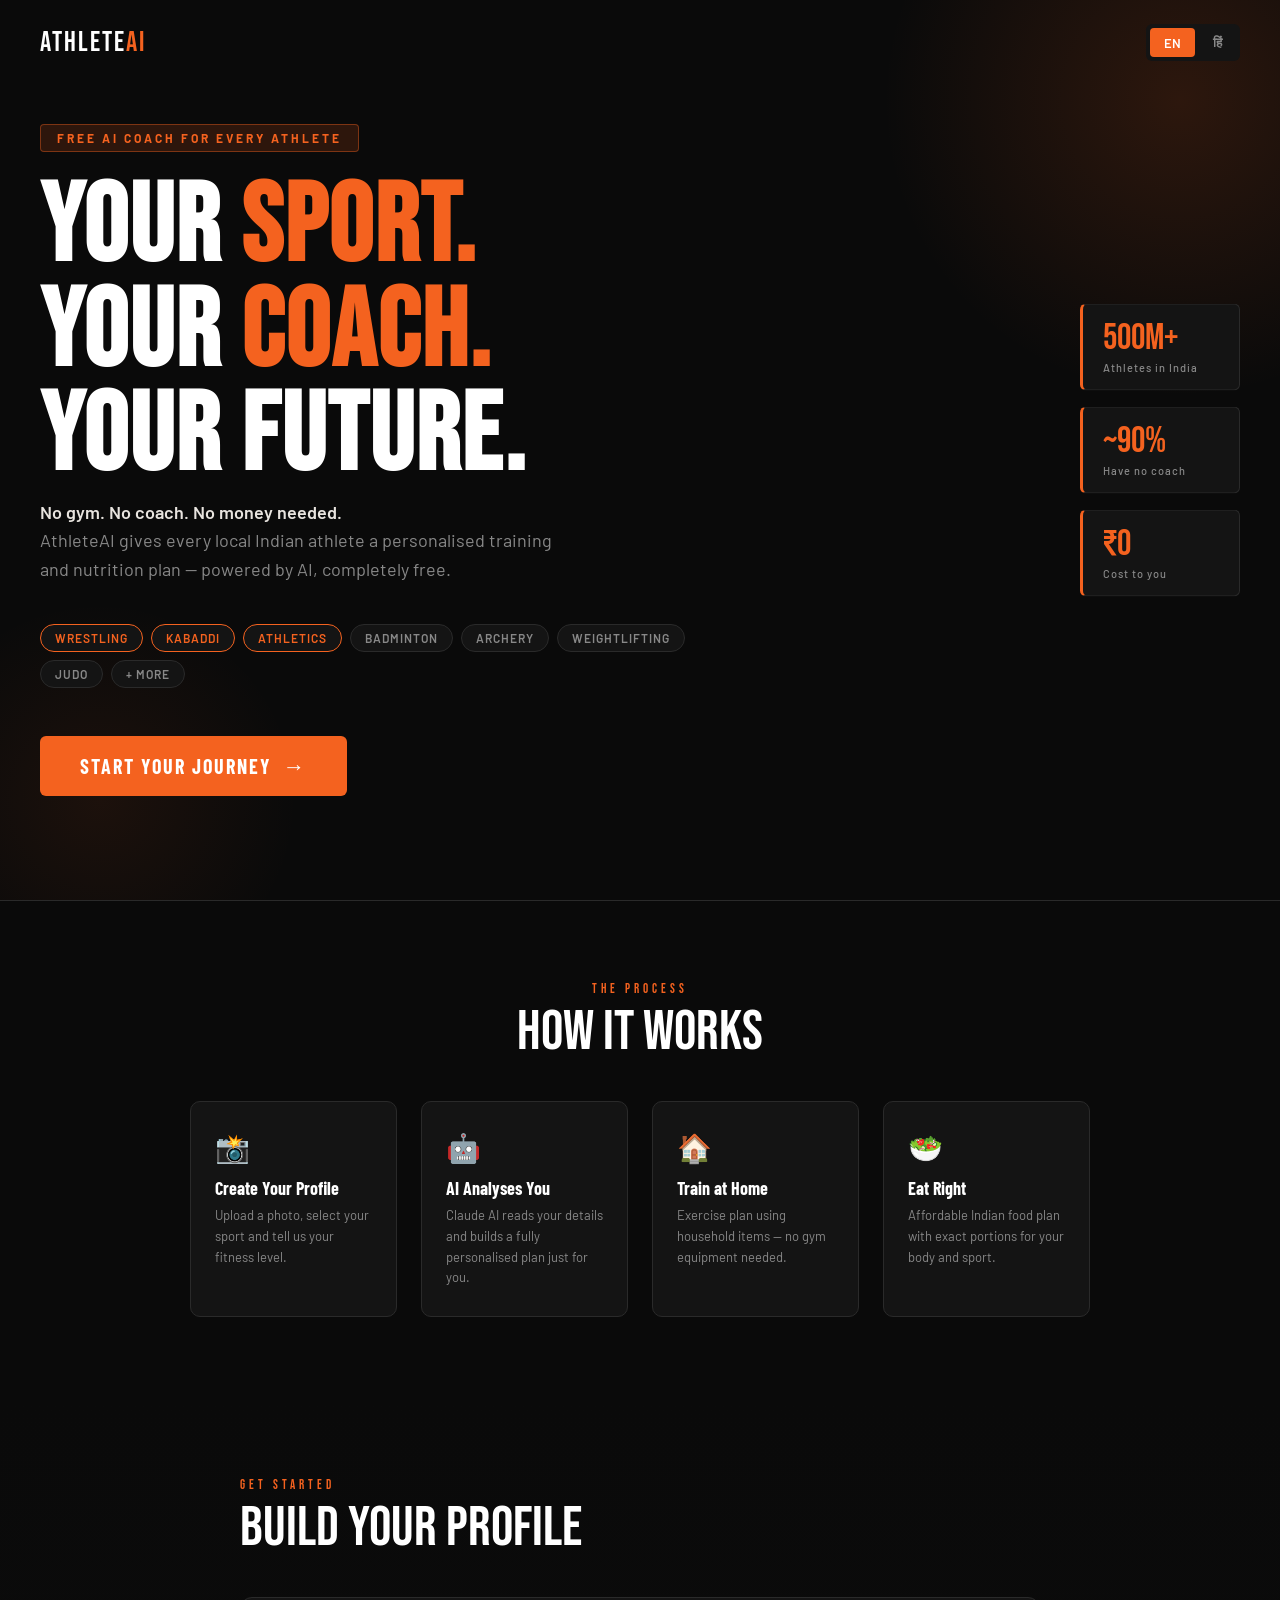
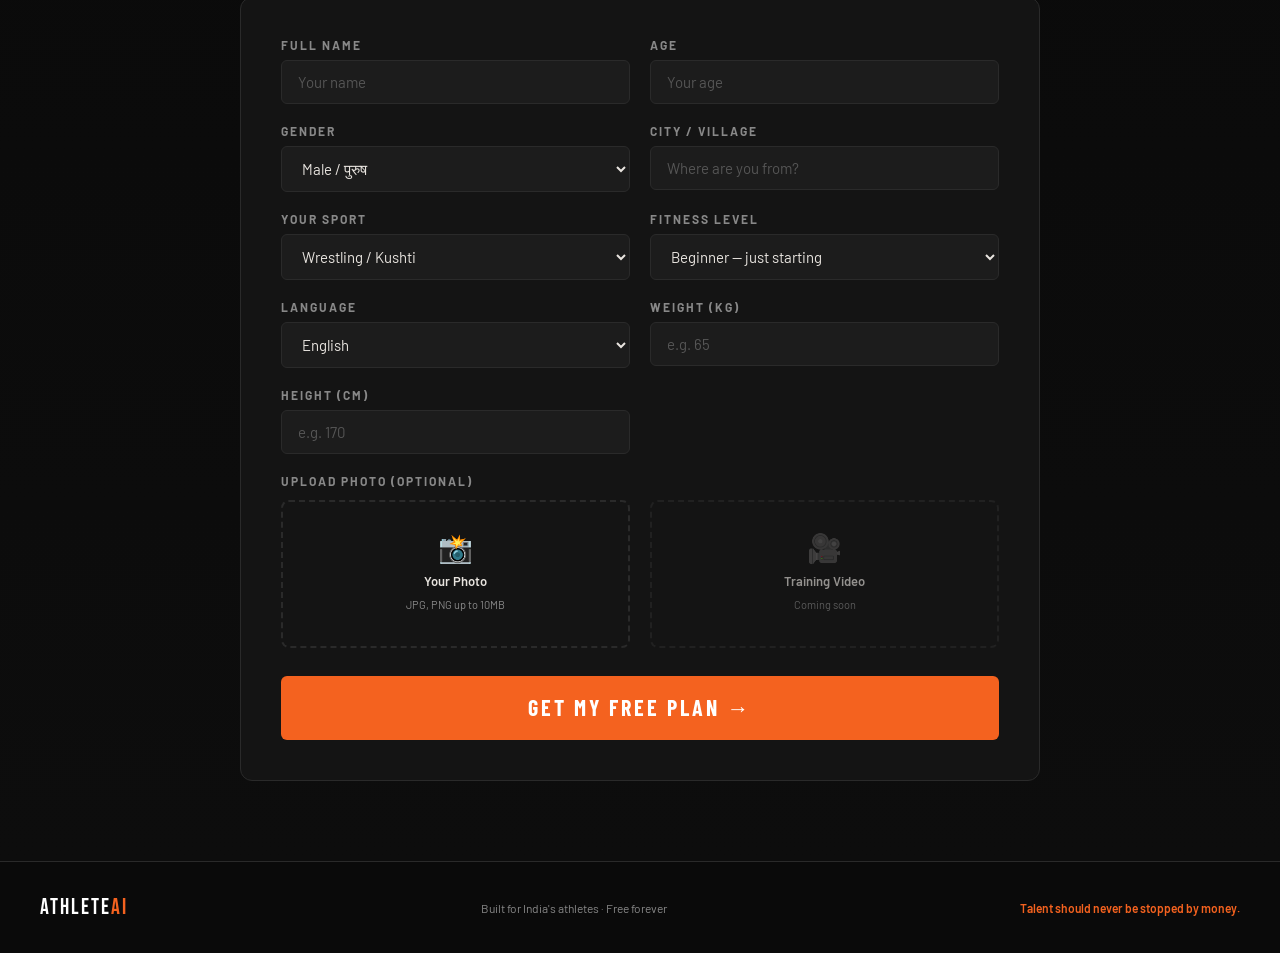
==== commit ce5dd5e8: "Remove style.css and update index.html" ====
--- a/templates/index.html
+++ b/templates/index.html
@@ -5,7 +5,205 @@
 <meta name="viewport" content="width=device-width, initial-scale=1.0"/>
 <title>AthleteAI — Your Free AI Coach</title>
 <link href="https://fonts.googleapis.com/css2?family=Bebas+Neue&family=Barlow:wght@400;500;600;700&family=Barlow+Condensed:wght@600;700&display=swap" rel="stylesheet"/>
-<link rel="stylesheet" href="static/style.css"/>
+<style>
+:root {
+  --orange: #F4621F;
+  --dark: #0A0A0A;
+  --card: #141414;
+  --card2: #1C1C1C;
+  --border: #2A2A2A;
+  --white: #FFFFFF;
+  --offwhite: #E8E4DF;
+  --muted: #888;
+  --green: #2DCE7A;
+}
+* { margin:0; padding:0; box-sizing:border-box; }
+body { background:var(--dark); color:var(--offwhite); font-family:'Barlow', sans-serif; min-height:100vh; overflow-x:hidden; }
+
+/* ── HERO ── */
+.hero {
+  min-height: 100vh;
+  display: flex;
+  flex-direction: column;
+  justify-content: center;
+  padding: 60px 40px 40px;
+  position: relative;
+  overflow: hidden;
+}
+.hero::before {
+  content:'';
+  position:absolute; top:-200px; right:-200px;
+  width:600px; height:600px;
+  background: radial-gradient(circle, rgba(244,98,31,0.15) 0%, transparent 70%);
+  pointer-events:none;
+}
+.hero::after {
+  content:'';
+  position:absolute; bottom:-100px; left:-100px;
+  width:400px; height:400px;
+  background: radial-gradient(circle, rgba(244,98,31,0.08) 0%, transparent 70%);
+  pointer-events:none;
+}
+.nav {
+  position:absolute; top:0; left:0; right:0;
+  display:flex; justify-content:space-between; align-items:center;
+  padding:24px 40px;
+}
+.logo { font-family:'Bebas Neue'; font-size:28px; color:var(--white); letter-spacing:2px; }
+.logo span { color:var(--orange); }
+.lang-toggle {
+  display:flex; gap:4px; background:var(--card); border-radius:6px; padding:4px;
+}
+.lang-toggle button {
+  background:none; border:none; color:var(--muted); font-family:'Barlow'; font-size:13px;
+  font-weight:600; padding:6px 14px; border-radius:4px; cursor:pointer; transition:.2s;
+}
+.lang-toggle button.active { background:var(--orange); color:#fff; }
+
+.hero-content { max-width:700px; position:relative; z-index:1; }
+.hero-tag {
+  display:inline-block; background:rgba(244,98,31,0.15); border:1px solid rgba(244,98,31,0.4);
+  color:var(--orange); font-size:12px; font-weight:700; letter-spacing:3px;
+  padding:6px 16px; border-radius:4px; margin-bottom:24px;
+}
+.hero h1 {
+  font-family:'Bebas Neue'; font-size:clamp(60px,10vw,110px);
+  line-height:.95; color:var(--white); letter-spacing:2px; margin-bottom:8px;
+}
+.hero h1 span { color:var(--orange); }
+.hero-sub {
+  font-size:18px; color:var(--muted); line-height:1.6; max-width:520px;
+  margin-bottom:40px; font-weight:400;
+}
+.hero-sub strong { color:var(--offwhite); font-weight:600; }
+
+.sport-tags { display:flex; flex-wrap:wrap; gap:8px; margin-bottom:48px; }
+.sport-tag {
+  background:var(--card); border:1px solid var(--border); color:var(--muted);
+  font-size:12px; font-weight:600; padding:6px 14px; border-radius:20px; letter-spacing:1px;
+}
+.sport-tag.highlight { border-color:var(--orange); color:var(--orange); }
+
+.cta-btn {
+  display:inline-flex; align-items:center; gap:12px;
+  background:var(--orange); color:#fff; font-family:'Barlow Condensed';
+  font-size:20px; font-weight:700; letter-spacing:2px;
+  padding:16px 40px; border-radius:6px; border:none; cursor:pointer;
+  text-transform:uppercase; transition:transform .15s, box-shadow .15s;
+  text-decoration:none;
+}
+.cta-btn:hover { transform:translateY(-2px); box-shadow:0 8px 32px rgba(244,98,31,0.4); }
+.cta-btn .arrow { font-size:22px; }
+
+.hero-stats {
+  position:absolute; right:40px; top:50%; transform:translateY(-50%);
+  display:flex; flex-direction:column; gap:16px;
+}
+.stat-card {
+  background:var(--card); border:1px solid var(--border); border-left:3px solid var(--orange);
+  padding:16px 20px; border-radius:6px; min-width:160px;
+  animation: fadeUp .6s ease both;
+}
+.stat-card:nth-child(2) { animation-delay:.1s; }
+.stat-card:nth-child(3) { animation-delay:.2s; }
+.stat-num { font-family:'Bebas Neue'; font-size:36px; color:var(--orange); line-height:1; }
+.stat-label { font-size:11px; color:var(--muted); margin-top:4px; font-weight:500; letter-spacing:1px; }
+
+@keyframes fadeUp { from { opacity:0; transform:translateY(20px); } to { opacity:1; transform:translateY(0); } }
+
+/* ── FORM SECTION ── */
+.form-section {
+  padding:80px 40px;
+  background: linear-gradient(180deg, var(--dark) 0%, #0D0D0D 100%);
+}
+.section-label {
+  font-family:'Bebas Neue'; font-size:13px; letter-spacing:4px; color:var(--orange); margin-bottom:8px;
+}
+.section-title {
+  font-family:'Bebas Neue'; font-size:clamp(36px,5vw,56px); color:var(--white); margin-bottom:40px; line-height:1;
+}
+
+.form-card {
+  background:var(--card); border:1px solid var(--border); border-radius:12px;
+  padding:40px; max-width:800px; margin:0 auto;
+}
+
+.form-grid { display:grid; grid-template-columns:1fr 1fr; gap:20px; }
+.form-group { display:flex; flex-direction:column; gap:8px; }
+.form-group.full { grid-column:1/-1; }
+.form-group label { font-size:12px; font-weight:700; color:var(--muted); letter-spacing:2px; text-transform:uppercase; }
+.form-group input, .form-group select {
+  background:var(--card2); border:1px solid var(--border); border-radius:6px;
+  color:var(--offwhite); font-family:'Barlow'; font-size:15px; padding:12px 16px;
+  outline:none; transition:.2s;
+}
+.form-group input:focus, .form-group select:focus { border-color:var(--orange); }
+.form-group input::placeholder { color:#555; }
+.form-group select option { background:var(--card2); }
+
+.upload-row { display:grid; grid-template-columns:1fr 1fr; gap:20px; margin-top:4px; }
+.upload-box {
+  border:2px dashed var(--border); border-radius:8px; padding:28px 20px;
+  text-align:center; cursor:pointer; transition:.2s; position:relative; overflow:hidden;
+}
+.upload-box:hover { border-color:var(--orange); background:rgba(244,98,31,0.05); }
+.upload-box input[type=file] { position:absolute; inset:0; opacity:0; cursor:pointer; }
+.upload-icon { font-size:28px; margin-bottom:8px; }
+.upload-label { font-size:13px; font-weight:600; color:var(--offwhite); display:block; margin-bottom:4px; }
+.upload-sub { font-size:11px; color:var(--muted); }
+.upload-preview { font-size:12px; color:var(--green); margin-top:6px; font-weight:600; }
+
+.submit-btn {
+  width:100%; margin-top:28px; background:var(--orange); color:#fff;
+  font-family:'Barlow Condensed'; font-size:22px; font-weight:700; letter-spacing:3px;
+  padding:18px; border:none; border-radius:6px; cursor:pointer; text-transform:uppercase;
+  transition:transform .15s, box-shadow .15s; display:flex; align-items:center; justify-content:center; gap:12px;
+}
+.submit-btn:hover { transform:translateY(-2px); box-shadow:0 8px 32px rgba(244,98,31,0.4); }
+.submit-btn:disabled { opacity:.5; cursor:not-allowed; transform:none; box-shadow:none; }
+
+.loading-bar {
+  width:100%; height:3px; background:var(--border); border-radius:2px; margin-top:16px; display:none;
+}
+.loading-bar-fill {
+  height:100%; background:var(--orange); border-radius:2px; width:0%;
+  transition:width .3s ease; animation:loadingAnim 2s ease infinite;
+}
+@keyframes loadingAnim { 0%{width:0%} 50%{width:70%} 100%{width:95%} }
+
+.error-msg { color:#F09595; font-size:13px; margin-top:12px; display:none; text-align:center; }
+
+/* ── HOW IT WORKS ── */
+.how-section { padding:80px 40px; border-top:1px solid var(--border); }
+.steps { display:grid; grid-template-columns:repeat(auto-fit,minmax(200px,1fr)); gap:24px; max-width:900px; margin:0 auto; }
+.step {
+  background:var(--card); border:1px solid var(--border); border-radius:10px;
+  padding:28px 24px;
+}
+.step-icon { font-size:28px; margin-bottom:12px; }
+.step-title { font-family:'Barlow Condensed'; font-size:18px; font-weight:700; color:var(--white); margin-bottom:6px; }
+.step-desc { font-size:13px; color:var(--muted); line-height:1.6; }
+
+/* ── FOOTER ── */
+footer {
+  padding:32px 40px; border-top:1px solid var(--border);
+  display:flex; justify-content:space-between; align-items:center; flex-wrap:wrap; gap:12px;
+}
+.footer-logo { font-family:'Bebas Neue'; font-size:22px; color:var(--white); letter-spacing:2px; }
+.footer-logo span { color:var(--orange); }
+footer p { font-size:12px; color:var(--muted); }
+
+/* ── RESPONSIVE ── */
+@media(max-width:768px) {
+  .hero { padding:80px 20px 40px; }
+  .nav { padding:20px; }
+  .hero-stats { display:none; }
+  .form-grid { grid-template-columns:1fr; }
+  .upload-row { grid-template-columns:1fr; }
+  .form-section, .how-section { padding:60px 20px; }
+  footer { padding:24px 20px; }
+}
+</style>
 </head>
 <body>
 
@@ -202,6 +400,157 @@
   <p style="color:var(--orange);font-weight:600;font-size:12px">Talent should never be stopped by money.</p>
 </footer>
 
-<script src="static/script.js"></script>
+<script>
+const translations = {
+  en: {
+    cta: 'GET MY FREE PLAN →',
+    hero_tag: 'FREE AI COACH FOR EVERY ATHLETE',
+    hero_h1: 'YOUR <span>SPORT.</span><br>YOUR <span>COACH.</span><br>YOUR FUTURE.',
+    hero_sub: '<strong>No gym. No coach. No money needed.</strong><br>AthleteAI gives every local Indian athlete a personalised training and nutrition plan — powered by AI, completely free.',
+    how_label: 'THE PROCESS',
+    how_title: 'HOW IT WORKS',
+    step1_title: 'Create Your Profile',
+    step1_desc: 'Upload a photo, select your sport and tell us your fitness level.',
+    step2_title: 'AI Analyses You',
+    step2_desc: 'Claude AI reads your details and builds a fully personalised plan just for you.',
+    step3_title: 'Train at Home',
+    step3_desc: 'Exercise plan using household items — no gym equipment needed.',
+    step4_title: 'Eat Right',
+    step4_desc: 'Affordable Indian food plan with exact portions for your body and sport.',
+    form_label: 'GET STARTED',
+    form_title: 'BUILD YOUR PROFILE',
+    placeholder_name: 'Your name',
+    placeholder_age: 'Your age',
+    placeholder_city: 'Where are you from?',
+    placeholder_weight: 'e.g. 65',
+    placeholder_height: 'e.g. 170',
+    footer_tagline: 'Talent should never be stopped by money.'
+  },
+  hi: {
+    cta: 'मेरी मुफ्त योजना पाएं →',
+    hero_tag: 'हर एथलीट के लिए मुफ्त AI कोच',
+    hero_h1: 'आपका <span>खेल।</span><br>आपका <span>कोच।</span><br>आपका भविष्य।',
+    hero_sub: '<strong>न जिम, न कोच, न पैसा।</strong><br>AthleteAI हर भारतीय एथलीट को AI से बना व्यक्तिगत ट्रेनिंग और पोषण प्लान देता है — बिल्कुल मुफ्त।',
+    how_label: 'प्रक्रिया',
+    how_title: 'यह कैसे काम करता है',
+    step1_title: 'प्रोफाइल बनाएं',
+    step1_desc: 'फोटो अपलोड करें, अपना खेल चुनें और फिटनेस स्तर बताएं।',
+    step2_title: 'AI आपका विश्लेषण करेगा',
+    step2_desc: 'Claude AI आपकी जानकारी पढ़कर आपके लिए पूरी तरह व्यक्तिगत योजना बनाएगा।',
+    step3_title: 'घर पर ट्रेनिंग करें',
+    step3_desc: 'घर की चीजों से एक्सरसाइज करें — कोई जिम उपकरण जरूरी नहीं।',
+    step4_title: 'सही खाएं',
+    step4_desc: 'सस्ते भारतीय खाने की योजना — आपके शरीर और खेल के अनुसार सही मात्रा में।',
+    form_label: 'शुरू करें',
+    form_title: 'अपनी प्रोफाइल बनाएं',
+    placeholder_name: 'आपका नाम',
+    placeholder_age: 'आपकी उम्र',
+    placeholder_city: 'आप कहाँ से हैं?',
+    placeholder_weight: 'जैसे 65',
+    placeholder_height: 'जैसे 170',
+    footer_tagline: 'पैसे की कमी कभी प्रतिभा को नहीं रोकनी चाहिए।'
+  }
+};
+
+function setLang(lang) {
+  document.querySelectorAll('.lang-toggle button').forEach(b => b.classList.remove('active'));
+  document.querySelector(`.lang-toggle button:${lang==='en'?'first':'last'}-child`).classList.add('active');
+  document.getElementById('langSelect').value = lang;
+  const t = translations[lang];
+
+  // Button
+  document.getElementById('submitText').textContent = t.cta;
+
+  // Hero
+  document.querySelector('.hero-tag').textContent = t.hero_tag;
+  document.querySelector('.hero h1').innerHTML = t.hero_h1;
+  document.querySelector('.hero-sub').innerHTML = t.hero_sub;
+
+  // How it works
+  document.querySelector('.how-section .section-label').textContent = t.how_label;
+  document.querySelector('.how-section .section-title').textContent = t.how_title;
+  const steps = document.querySelectorAll('.step');
+  steps[0].querySelector('.step-title').textContent = t.step1_title;
+  steps[0].querySelector('.step-desc').textContent = t.step1_desc;
+  steps[1].querySelector('.step-title').textContent = t.step2_title;
+  steps[1].querySelector('.step-desc').textContent = t.step2_desc;
+  steps[2].querySelector('.step-title').textContent = t.step3_title;
+  steps[2].querySelector('.step-desc').textContent = t.step3_desc;
+  steps[3].querySelector('.step-title').textContent = t.step4_title;
+  steps[3].querySelector('.step-desc').textContent = t.step4_desc;
+
+  // Form section
+  document.querySelector('.form-section .section-label').textContent = t.form_label;
+  document.querySelector('.form-section .section-title').textContent = t.form_title;
+
+  // Labels via data attributes
+  document.querySelectorAll('[data-'+lang+']').forEach(el => { el.textContent = el.dataset[lang]; });
+
+  // Placeholders
+  ['name','age','city','weight','height'].forEach(n => {
+    const inp = document.querySelector(`[name="${n}"]`);
+    if(inp && t['placeholder_'+n]) inp.placeholder = t['placeholder_'+n];
+  });
+
+  // Footer tagline
+  document.querySelector('footer p:last-child').textContent = t.footer_tagline;
+
+  // HTML lang attribute
+  document.documentElement.lang = lang;
+}
+
+function previewFile(input, previewId, boxId) {
+  const preview = document.getElementById(previewId);
+  const box = document.getElementById(boxId);
+  if(input.files && input.files[0]) {
+    preview.textContent = '✓ ' + input.files[0].name;
+    box.style.borderColor = 'var(--green)';
+  }
+}
+
+document.getElementById('profileForm').addEventListener('submit', async function(e) {
+  e.preventDefault();
+  const btn = document.getElementById('submitBtn');
+  const loading = document.getElementById('loadingBar');
+  const errMsg = document.getElementById('errorMsg');
+
+  btn.disabled = true;
+  document.getElementById('submitText').textContent = 'CREATING YOUR PLAN...';
+  loading.style.display = 'block';
+  errMsg.style.display = 'none';
+
+  try {
+    const formData = new FormData(this);
+    const res = await fetch('/api/user', { method:'POST', body:formData });
+    const data = await res.json();
+
+    if(!data.success) throw new Error(data.error || 'Something went wrong');
+
+    const userId = data.user_id;
+    const planRes = await fetch('/api/generate-plan', {
+      method:'POST',
+      headers:{'Content-Type':'application/json'},
+      body: JSON.stringify({ user_id: userId })
+    });
+    const planData = await planRes.json();
+    if(!planData.success) throw new Error(planData.error || 'Could not generate plan');
+
+    localStorage.setItem('athleteai_user_id', userId);
+    window.location.href = '/dashboard?user_id=' + userId;
+
+  } catch(err) {
+    errMsg.textContent = '⚠ ' + err.message;
+    errMsg.style.display = 'block';
+    btn.disabled = false;
+    document.getElementById('submitText').textContent = 'GET MY FREE PLAN →';
+    loading.style.display = 'none';
+  }
+});
+
+document.querySelector('[href="#setup"]').addEventListener('click', function(e) {
+  e.preventDefault();
+  document.getElementById('setup').scrollIntoView({ behavior:'smooth' });
+});
+</script>
 </body>
-</html>
+</html>
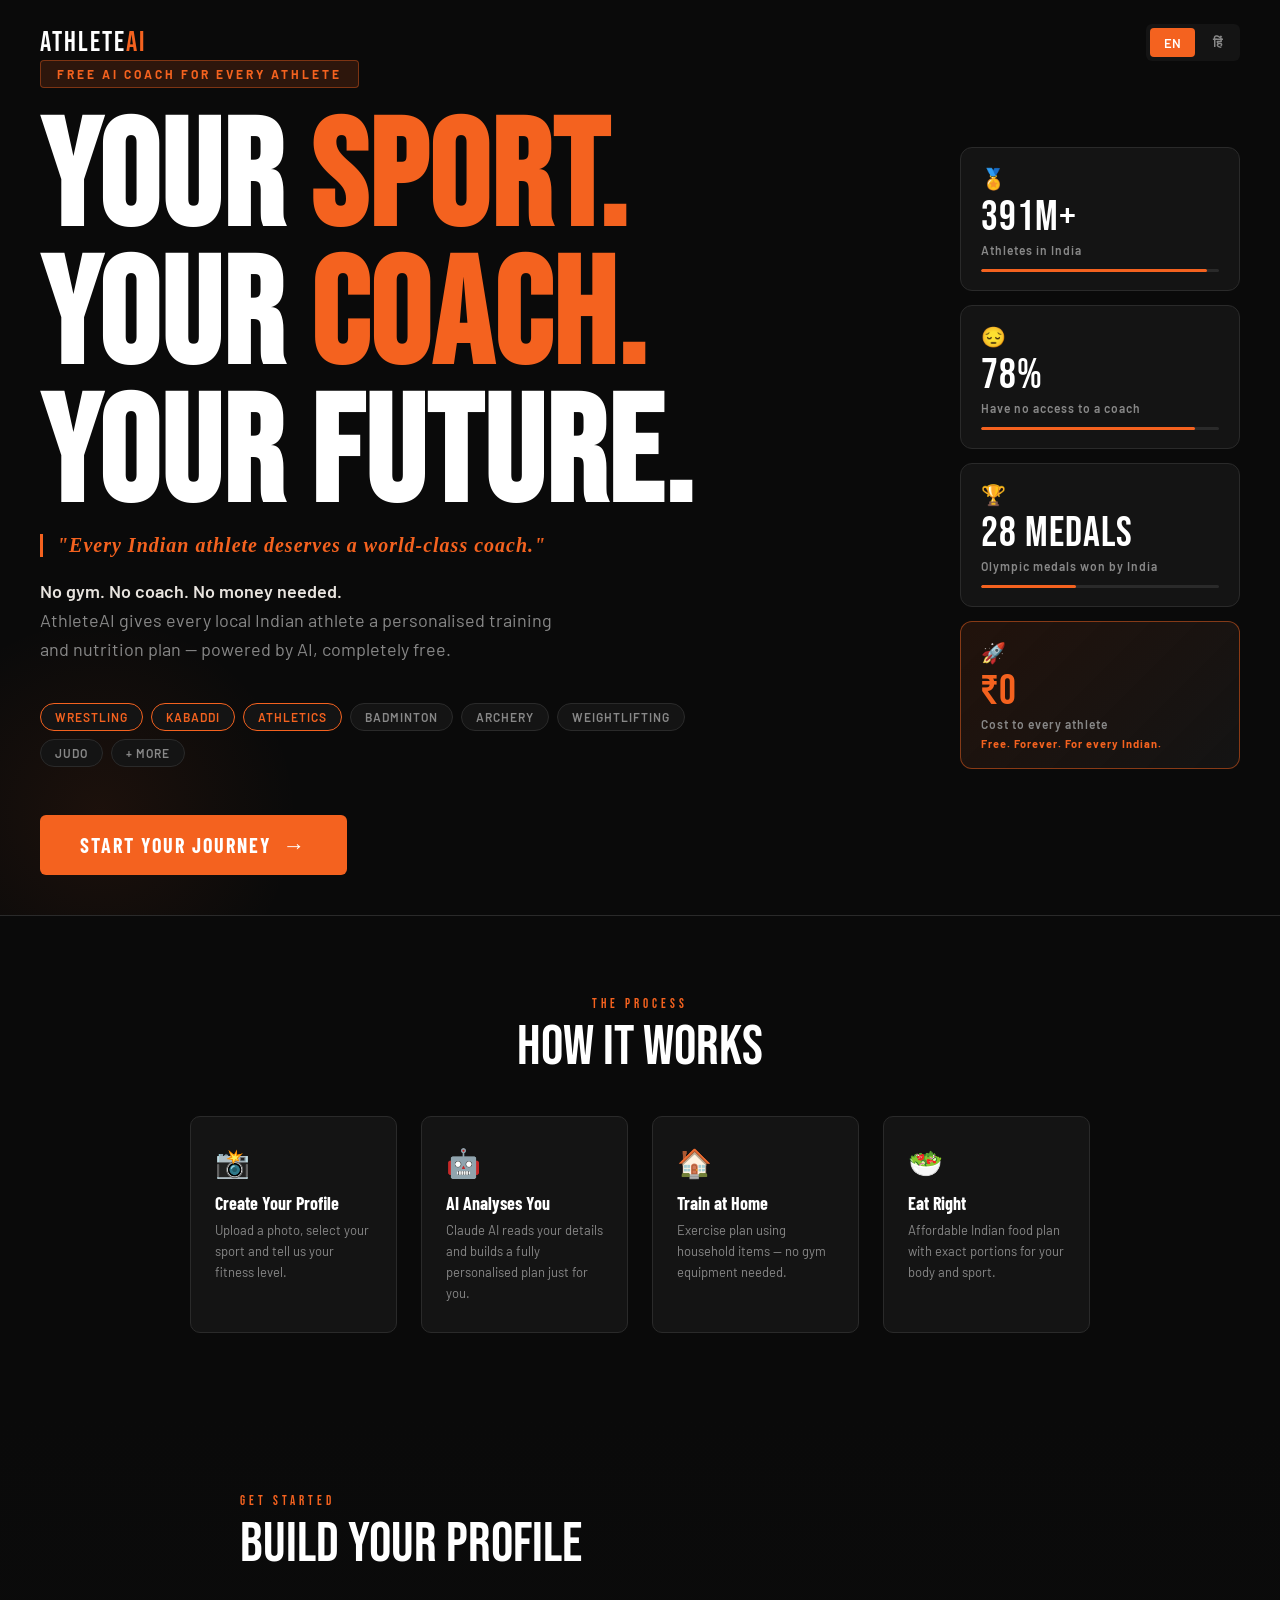
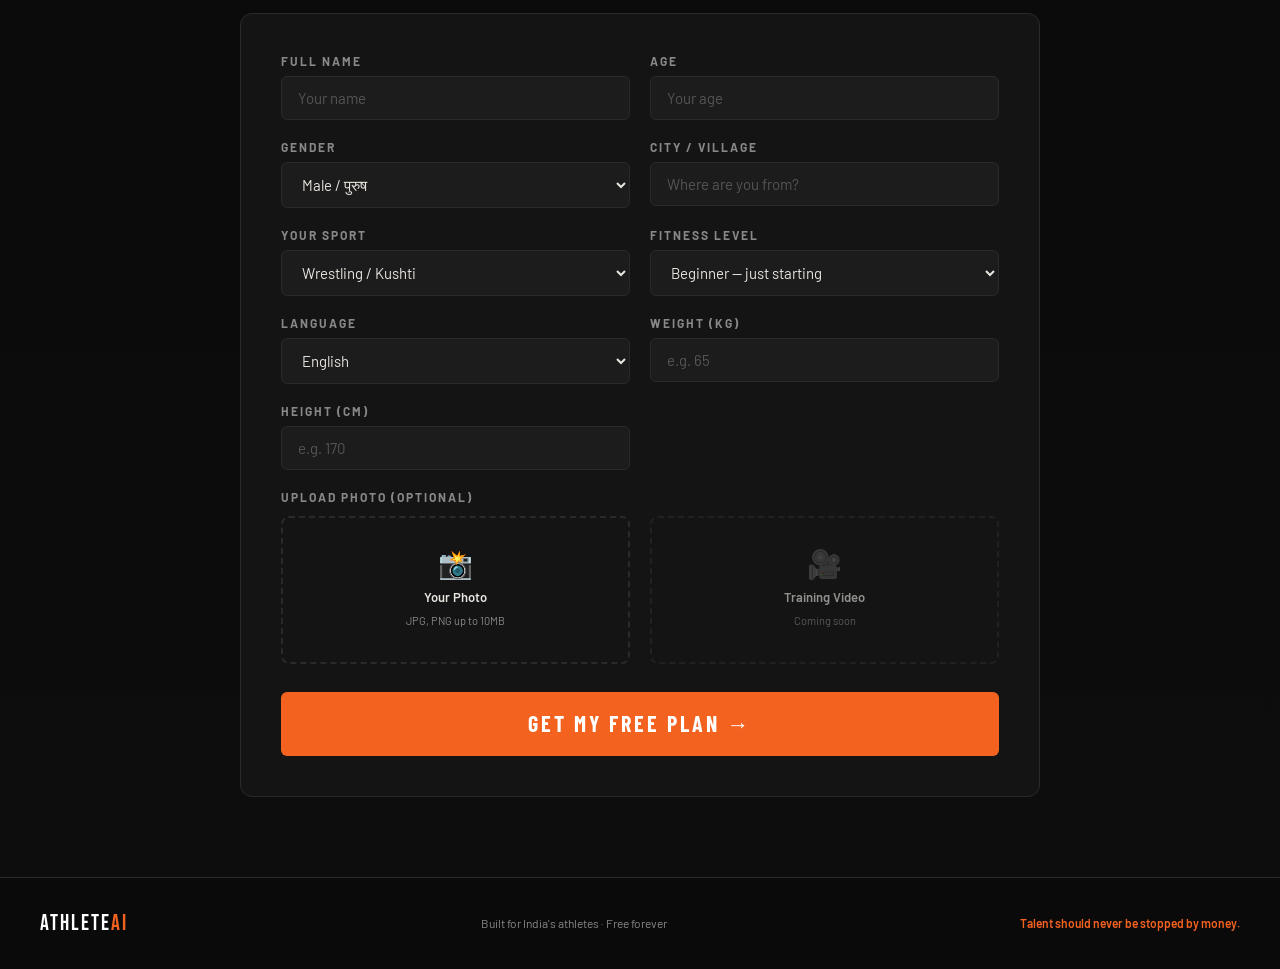
==== commit 0a4359b1: "Update index and dashboard UI" ====
--- a/templates/index.html
+++ b/templates/index.html
@@ -29,13 +29,17 @@
   padding: 60px 40px 40px;
   position: relative;
   overflow: hidden;
+  background-image: url('{{ url_for("static", filename="athletes.png") }}');
+  background-size: cover;
+  background-position: center right;
+  background-repeat: no-repeat;
 }
 .hero::before {
   content:'';
-  position:absolute; top:-200px; right:-200px;
-  width:600px; height:600px;
-  background: radial-gradient(circle, rgba(244,98,31,0.15) 0%, transparent 70%);
+  position:absolute; inset:0;
+  background: linear-gradient(to right, rgba(10,10,10,0.97) 40%, rgba(10,10,10,0.6) 70%, rgba(10,10,10,0.2) 100%);
   pointer-events:none;
+  z-index:0;
 }
 .hero::after {
   content:'';
@@ -44,6 +48,12 @@
   background: radial-gradient(circle, rgba(244,98,31,0.08) 0%, transparent 70%);
   pointer-events:none;
 }
+.hero-quote {
+  font-family:'Barlow Condensed'; font-size:20px; font-weight:600;
+  color:var(--orange); letter-spacing:1px; margin-bottom:20px;
+  border-left:3px solid var(--orange); padding-left:14px;
+  font-style:italic; position:relative; z-index:1;
+}
 .nav {
   position:absolute; top:0; left:0; right:0;
   display:flex; justify-content:space-between; align-items:center;
@@ -67,8 +77,8 @@
   padding:6px 16px; border-radius:4px; margin-bottom:24px;
 }
 .hero h1 {
-  font-family:'Bebas Neue'; font-size:clamp(60px,10vw,110px);
-  line-height:.95; color:var(--white); letter-spacing:2px; margin-bottom:8px;
+  font-family:'Bebas Neue'; font-size:clamp(80px,13vw,150px);
+  line-height:.92; color:var(--white); letter-spacing:2px; margin-bottom:8px;
 }
 .hero h1 span { color:var(--orange); }
 .hero-sub {
@@ -95,10 +105,7 @@
 .cta-btn:hover { transform:translateY(-2px); box-shadow:0 8px 32px rgba(244,98,31,0.4); }
 .cta-btn .arrow { font-size:22px; }
 
-.hero-stats {
-  position:absolute; right:40px; top:50%; transform:translateY(-50%);
-  display:flex; flex-direction:column; gap:16px;
-}
+.hero-stats { display: none; }
 .stat-card {
   background:var(--card); border:1px solid var(--border); border-left:3px solid var(--orange);
   padding:16px 20px; border-radius:6px; min-width:160px;
@@ -110,6 +117,40 @@
 .stat-label { font-size:11px; color:var(--muted); margin-top:4px; font-weight:500; letter-spacing:1px; }
 
 @keyframes fadeUp { from { opacity:0; transform:translateY(20px); } to { opacity:1; transform:translateY(0); } }
+
+/* ── HERO RIGHT PANEL ── */
+.hero-right-panel {
+  position: absolute; right: 40px; top: 50%; transform: translateY(-50%);
+  display: flex; flex-direction: column; gap: 14px;
+  width: 280px; z-index: 1;
+}
+.anim-stat-card {
+  background: var(--card); border: 1px solid var(--border);
+  border-radius: 12px; padding: 18px 20px;
+  animation: fadeUp .6s ease both;
+}
+.anim-stat-card:nth-child(2) { animation-delay: .15s; }
+.anim-stat-card:nth-child(3) { animation-delay: .3s; }
+.anim-stat-card:nth-child(4) { animation-delay: .45s; }
+.anim-stat-card.highlight-card {
+  border-color: rgba(244,98,31,0.5);
+  background: linear-gradient(135deg, rgba(244,98,31,0.1), var(--card));
+}
+.anim-icon { font-size: 20px; margin-bottom: 6px; }
+.anim-num {
+  font-family: 'Bebas Neue'; font-size: 42px; color: var(--white);
+  line-height: 1; letter-spacing: 1px;
+}
+.anim-label { font-size: 12px; color: var(--muted); font-weight: 600; letter-spacing: 1px; margin-top: 4px; }
+.anim-sub { font-size: 11px; color: var(--orange); font-weight: 700; margin-top: 6px; letter-spacing: 1px; }
+.anim-bar {
+  height: 3px; background: var(--border); border-radius: 2px; margin-top: 12px; overflow: hidden;
+}
+.anim-bar-fill {
+  height: 100%; background: var(--orange); border-radius: 2px;
+  width: 0%; transition: width 1.5s cubic-bezier(.4,0,.2,1);
+}
+@media(max-width:768px) { .hero-right-panel { display: none; } }
 
 /* ── FORM SECTION ── */
 .form-section {
@@ -220,6 +261,7 @@
   <div class="hero-content">
     <div class="hero-tag">FREE AI COACH FOR EVERY ATHLETE</div>
     <h1>YOUR <span>SPORT.</span><br>YOUR <span>COACH.</span><br>YOUR FUTURE.</h1>
+    <div class="hero-quote">"Every Indian athlete deserves a world-class coach."</div>
     <p class="hero-sub">
       <strong>No gym. No coach. No money needed.</strong><br>
       AthleteAI gives every local Indian athlete a personalised training and nutrition plan — powered by AI, completely free.
@@ -249,6 +291,34 @@
     <div class="stat-card">
       <div class="stat-num">₹0</div>
       <div class="stat-label">Cost to you</div>
+    </div>
+  </div>
+
+  <!-- Right side: animated stats -->
+  <div class="hero-right-panel">
+    <div class="anim-stat-card">
+      <div class="anim-icon">🏅</div>
+      <div class="anim-num" id="stat1">0</div>
+      <div class="anim-label">Athletes in India</div>
+      <div class="anim-bar"><div class="anim-bar-fill" style="width:0%" data-width="95%"></div></div>
+    </div>
+    <div class="anim-stat-card">
+      <div class="anim-icon">😔</div>
+      <div class="anim-num" id="stat2">0%</div>
+      <div class="anim-label">Have no access to a coach</div>
+      <div class="anim-bar"><div class="anim-bar-fill" style="width:0%" data-width="90%"></div></div>
+    </div>
+    <div class="anim-stat-card">
+      <div class="anim-icon">🏆</div>
+      <div class="anim-num" id="stat3">0</div>
+      <div class="anim-label">Olympic medals won by India</div>
+      <div class="anim-bar"><div class="anim-bar-fill" style="width:0%" data-width="40%"></div></div>
+    </div>
+    <div class="anim-stat-card highlight-card">
+      <div class="anim-icon">🚀</div>
+      <div class="anim-num" style="color:var(--orange)">₹0</div>
+      <div class="anim-label">Cost to every athlete</div>
+      <div class="anim-sub">Free. Forever. For every Indian.</div>
     </div>
   </div>
 </section>
@@ -547,6 +617,28 @@
   }
 });
 
+// Animate counters on load
+function animateCounter(el, target, suffix, duration) {
+  let start = 0;
+  const step = target / (duration / 16);
+  const timer = setInterval(() => {
+    start += step;
+    if (start >= target) { start = target; clearInterval(timer); }
+    el.textContent = (target >= 100 ? Math.round(start) : Math.round(start)) + suffix;
+  }, 16);
+}
+
+window.addEventListener('load', () => {
+  setTimeout(() => {
+    animateCounter(document.getElementById('stat1'), 500, 'M+', 1800);
+    animateCounter(document.getElementById('stat2'), 90, '%', 1600);
+    animateCounter(document.getElementById('stat3'), 28, ' medals', 1400);
+    document.querySelectorAll('.anim-bar-fill').forEach(bar => {
+      bar.style.width = bar.dataset.width;
+    });
+  }, 300);
+});
+
 document.querySelector('[href="#setup"]').addEventListener('click', function(e) {
   e.preventDefault();
   document.getElementById('setup').scrollIntoView({ behavior:'smooth' });
